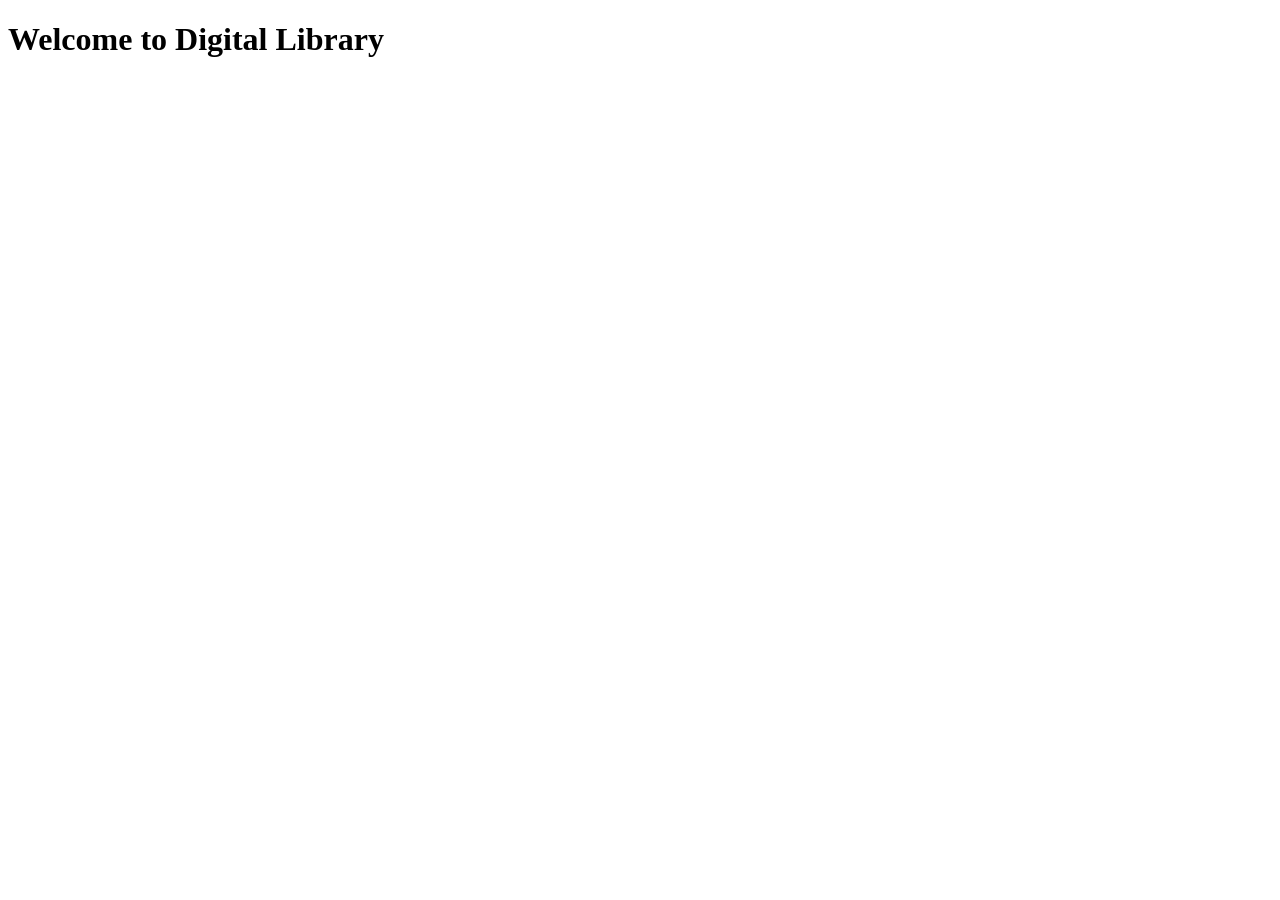
==== index.html @ 3336945a "Add initial project structure" ====
<!DOCTYPE html>
<html lang="en">
<head>
    <meta charset="UTF-8">
    <meta name="viewport" content="width=device-width, initial-scale=1.0">
    <title>Digital Library</title>
</head>
<body>

    <h1>Welcome to Digital Library</h1>

</body>
</html>
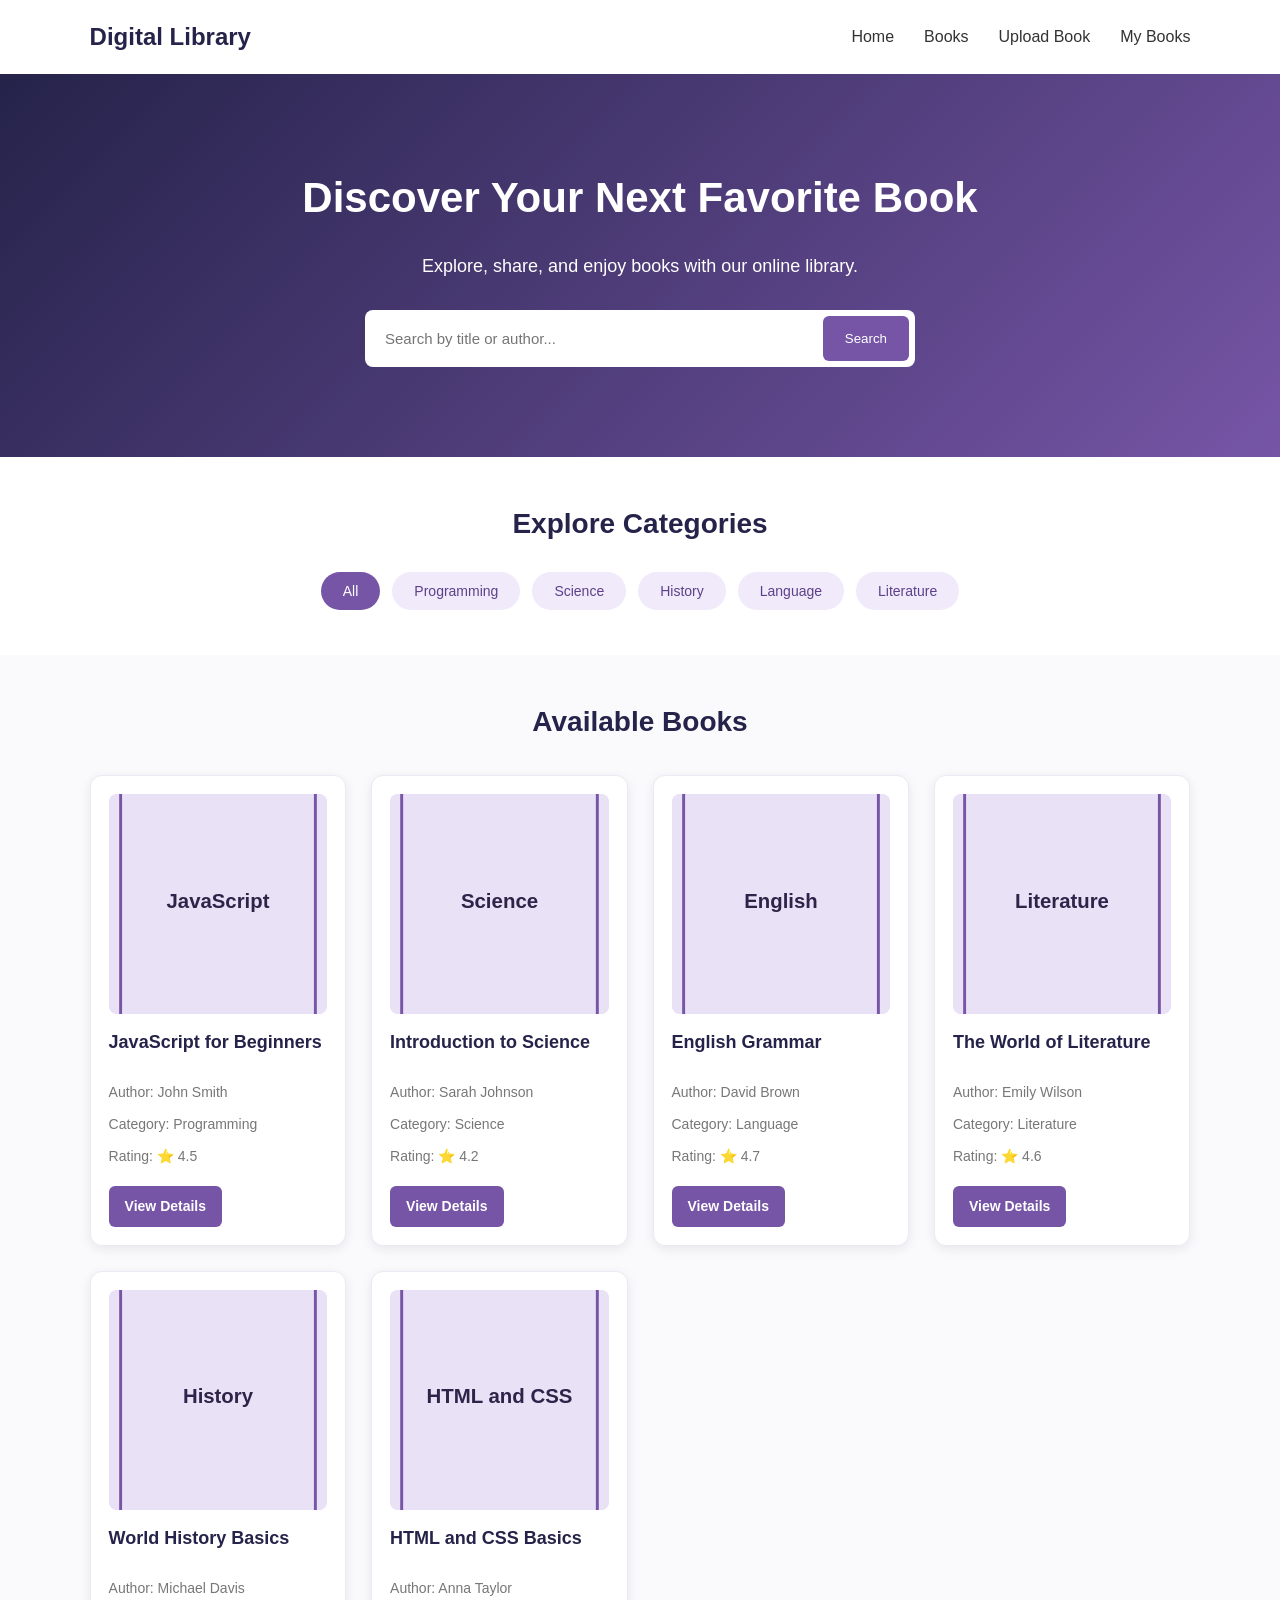
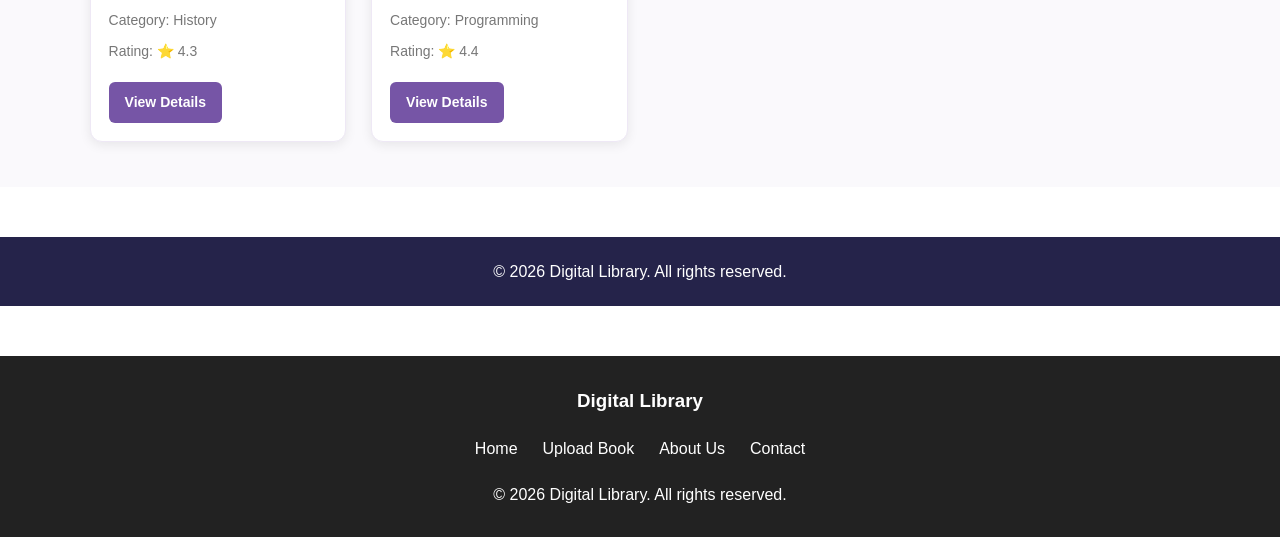
==== commit 83aed92f: "Add shared skeleton: style, books data, storage, navbar and footer" ====
--- a/index.html
+++ b/index.html
@@ -4,10 +4,75 @@
     <meta charset="UTF-8">
     <meta name="viewport" content="width=device-width, initial-scale=1.0">
     <title>Digital Library</title>
+
+    <link rel="stylesheet" href="css/style.css">
+    <link rel="stylesheet" href="css/home.css">
 </head>
 <body>
 
-    <h1>Welcome to Digital Library</h1>
+    <header>
+        <nav class="navbar">
+            <a href="index.html" class="logo">Digital Library</a>
 
+            <ul class="nav-links">
+                <li><a href="index.html">Home</a></li>
+                <li><a href="index.html#books">Books</a></li>
+                <li><a href="upload.html">Upload Book</a></li>
+                <li><a href="upload.html#my-books">My Books</a></li>
+            </ul>
+        </nav>
+    </header>
+
+    <main>
+        <!-- Hero Section -->
+        <section class="hero">
+            <div class="hero-content">
+                <h1>Discover Your Next Favorite Book</h1>
+                <p>Explore, share, and enjoy books with our online library.</p>
+
+                <div class="search-box">
+                    <input type="text" id="searchInput"
+                        placeholder="Search by title or author..."
+                        aria-label="Search books by title or author">
+                    <button type="button" id="searchBtn">Search</button>
+                </div>
+            </div>
+        </section>
+
+        <!-- Categories -->
+        <section class="categories">
+            <h2>Explore Categories</h2>
+
+            <div class="category-list">
+                <button type="button" class="category-btn active" data-category="All">All</button>
+                <button type="button" class="category-btn" data-category="Programming">Programming</button>
+                <button type="button" class="category-btn" data-category="Science">Science</button>
+                <button type="button" class="category-btn" data-category="History">History</button>
+                <button type="button" class="category-btn" data-category="Language">Language</button>
+                <button type="button" class="category-btn" data-category="Literature">Literature</button>
+            </div>
+        </section>
+
+        <!-- Books Section -->
+        <section class="books-section" id="books">
+            <h2>Available Books</h2>
+
+            <div class="book-list" id="bookList">
+                <!-- Books will appear here using JavaScript -->
+            </div>
+        </section>
+    </main>
+
+    <footer class="footer">
+        <p>© 2026 Digital Library. All rights reserved.</p>
+    </footer>
+
+    <script src="js/data/books.js"></script>
+    <script src="js/storage.js"></script>
+    <script src="js/home.js"></script>
+
+    <footer id="footer"></footer>
+
+<script src="js/footer.js"></script>
 </body>
-</html>+</html>
--- a/css/style.css
+++ b/css/style.css
@@ -0,0 +1,121 @@
+/* ===== Shared colors (use these variables in every page's CSS) ===== */
+:root {
+    --primary: #7655a6;
+    --primary-dark: #5d4089;
+    --secondary: #f0eafa;
+    --accent: #e8b75a;
+    --dark: #25234a;
+    --bg: #faf9fc;
+    --text: #333333;
+}
+
+/* General Settings */
+* {
+    margin: 0;
+    padding: 0;
+    box-sizing: border-box;
+}
+
+body {
+    font-family: Arial, sans-serif;
+    background-color: #ffffff;
+    color: var(--text);
+    line-height: 1.6;
+}
+
+/* Navigation Bar */
+.navbar {
+    display: flex;
+    justify-content: space-between;
+    align-items: center;
+    padding: 18px 7%;
+    background-color: #ffffff;
+    box-shadow: 0 2px 10px rgba(0, 0, 0, 0.08);
+}
+
+.logo {
+    color: var(--dark);
+    font-size: 24px;
+    font-weight: bold;
+    text-decoration: none;
+}
+
+.nav-links {
+    display: flex;
+    align-items: center;
+    gap: 30px;
+    list-style: none;
+}
+
+.nav-links a {
+    color: var(--text);
+    text-decoration: none;
+    font-size: 16px;
+    transition: color 0.3s;
+}
+
+.nav-links a:hover {
+    color: var(--primary);
+}
+
+/* Footer (shared by all pages) */
+.footer {
+    background: var(--dark);
+    color: white;
+    text-align: center;
+    padding: 22px;
+}
+
+/* General Buttons */
+button {
+    font-family: inherit;
+}
+
+/* Links */
+a {
+    transition: 0.3s;
+}
+
+/* Responsive Navigation */
+@media (max-width: 600px) {
+    .navbar {
+        flex-direction: column;
+        gap: 15px;
+        padding: 18px;
+    }
+
+    .nav-links {
+        gap: 18px;
+        flex-wrap: wrap;
+        justify-content: center;
+    }
+
+    .logo {
+        font-size: 22px;
+    }
+}
+
+footer {
+  background-color: #222;
+  color: white;
+  padding: 30px 20px;
+  text-align: center;
+  margin-top: 50px;
+}
+
+.footer-links {
+  display: flex;
+  justify-content: center;
+  flex-wrap: wrap;
+  gap: 25px;
+  margin: 20px 0;
+}
+
+.footer-links a {
+  color: white;
+  text-decoration: none;
+}
+
+.footer-links a:hover {
+  color: #f0a500;
+}
--- a/css/home.css
+++ b/css/home.css
@@ -0,0 +1,220 @@
+
+/* Hero Section */
+.hero {
+    background: linear-gradient(135deg, #25234a, #7655a6);
+    color: white;
+    text-align: center;
+    padding: 90px 20px;
+}
+
+.hero-content {
+    max-width: 750px;
+    margin: auto;
+}
+
+.hero h1 {
+    font-size: 42px;
+    margin-bottom: 20px;
+}
+
+.hero p {
+    font-size: 18px;
+    margin-bottom: 30px;
+    line-height: 1.6;
+}
+
+/* Search Box */
+.search-box {
+    display: flex;
+    max-width: 550px;
+    margin: auto;
+    background: white;
+    padding: 6px;
+    border-radius: 8px;
+}
+
+.search-box input {
+    flex: 1;
+    border: none;
+    outline: none;
+    padding: 14px;
+    font-size: 15px;
+}
+
+.search-box button {
+    background: #7655a6;
+    color: white;
+    border: none;
+    padding: 12px 22px;
+    border-radius: 6px;
+    cursor: pointer;
+}
+
+.search-box button:hover {
+    background: #5d4089;
+}
+
+/* Categories */
+.categories {
+    text-align: center;
+    padding: 45px 20px;
+}
+
+.categories h2,
+.books-section h2 {
+    color: #25234a;
+    margin-bottom: 25px;
+    font-size: 28px;
+}
+
+.category-list {
+    display: flex;
+    justify-content: center;
+    flex-wrap: wrap;
+    gap: 12px;
+}
+
+.category-btn {
+    background: #f0eafa;
+    color: #5d4089;
+    border: none;
+    padding: 11px 22px;
+    border-radius: 25px;
+    cursor: pointer;
+    font-size: 14px;
+}
+
+.category-btn:hover,
+.category-btn.active {
+    background: #7655a6;
+    color: white;
+}
+
+/* Books Section */
+.books-section {
+    padding: 45px 7%;
+    text-align: center;
+    background: #faf9fc;
+    min-height: 250px;
+}
+
+.book-list {
+    display: grid;
+    grid-template-columns: repeat(auto-fit, minmax(210px, 1fr));
+    gap: 25px;
+    margin-top: 30px;
+}
+
+/* Book Card */
+.book-card {
+    background: white;
+    padding: 18px;
+    border-radius: 12px;
+    box-shadow: 0 3px 12px rgba(0, 0, 0, 0.08);
+    text-align: left;
+    transition: transform 0.3s;
+}
+
+.book-card:hover {
+    transform: translateY(-5px);
+}
+
+.book-card img {
+    width: 100%;
+    height: 220px;
+    object-fit: cover;
+    border-radius: 8px;
+}
+
+.book-card h3 {
+    color: #25234a;
+    margin: 14px 0 8px;
+}
+
+.book-card p {
+    color: #777;
+    margin-bottom: 8px;
+}
+
+.book-card a {
+    display: inline-block;
+    margin-top: 10px;
+    color: #7655a6;
+    text-decoration: none;
+    font-weight: bold;
+}
+
+/* Responsive Design */
+@media (max-width: 600px) {
+    .hero {
+        padding: 65px 15px;
+    }
+
+    .hero h1 {
+        font-size: 30px;
+    }
+
+    .hero p {
+        font-size: 16px;
+    }
+
+    .search-box {
+        flex-direction: column;
+        gap: 8px;
+    }
+
+    .search-box button {
+        width: 100%;
+    }
+
+    .books-section {
+        padding: 35px 18px;
+    }
+}
+
+/* Improved Book Cards */
+
+.book-card {
+    overflow: hidden;
+    border: 1px solid #eee8f5;
+    text-align: left;
+}
+
+.book-card img {
+    background-color: #f0eafa;
+    display: block;
+}
+
+.book-card h3 {
+    font-size: 18px;
+    min-height: 45px;
+}
+
+.book-card p {
+    font-size: 14px;
+    line-height: 1.7;
+}
+
+.book-card a {
+    display: inline-block;
+    background-color: #7655a6;
+    color: white;
+    padding: 9px 16px;
+    border-radius: 6px;
+    font-size: 14px;
+}
+
+.book-card a:hover {
+    background-color: #5d4089;
+}
+
+/* Empty Search Result */
+
+.no-books {
+    grid-column: 1 / -1;
+    text-align: center;
+    color: #777;
+    padding: 35px 15px;
+    background-color: white;
+    border-radius: 10px;
+}
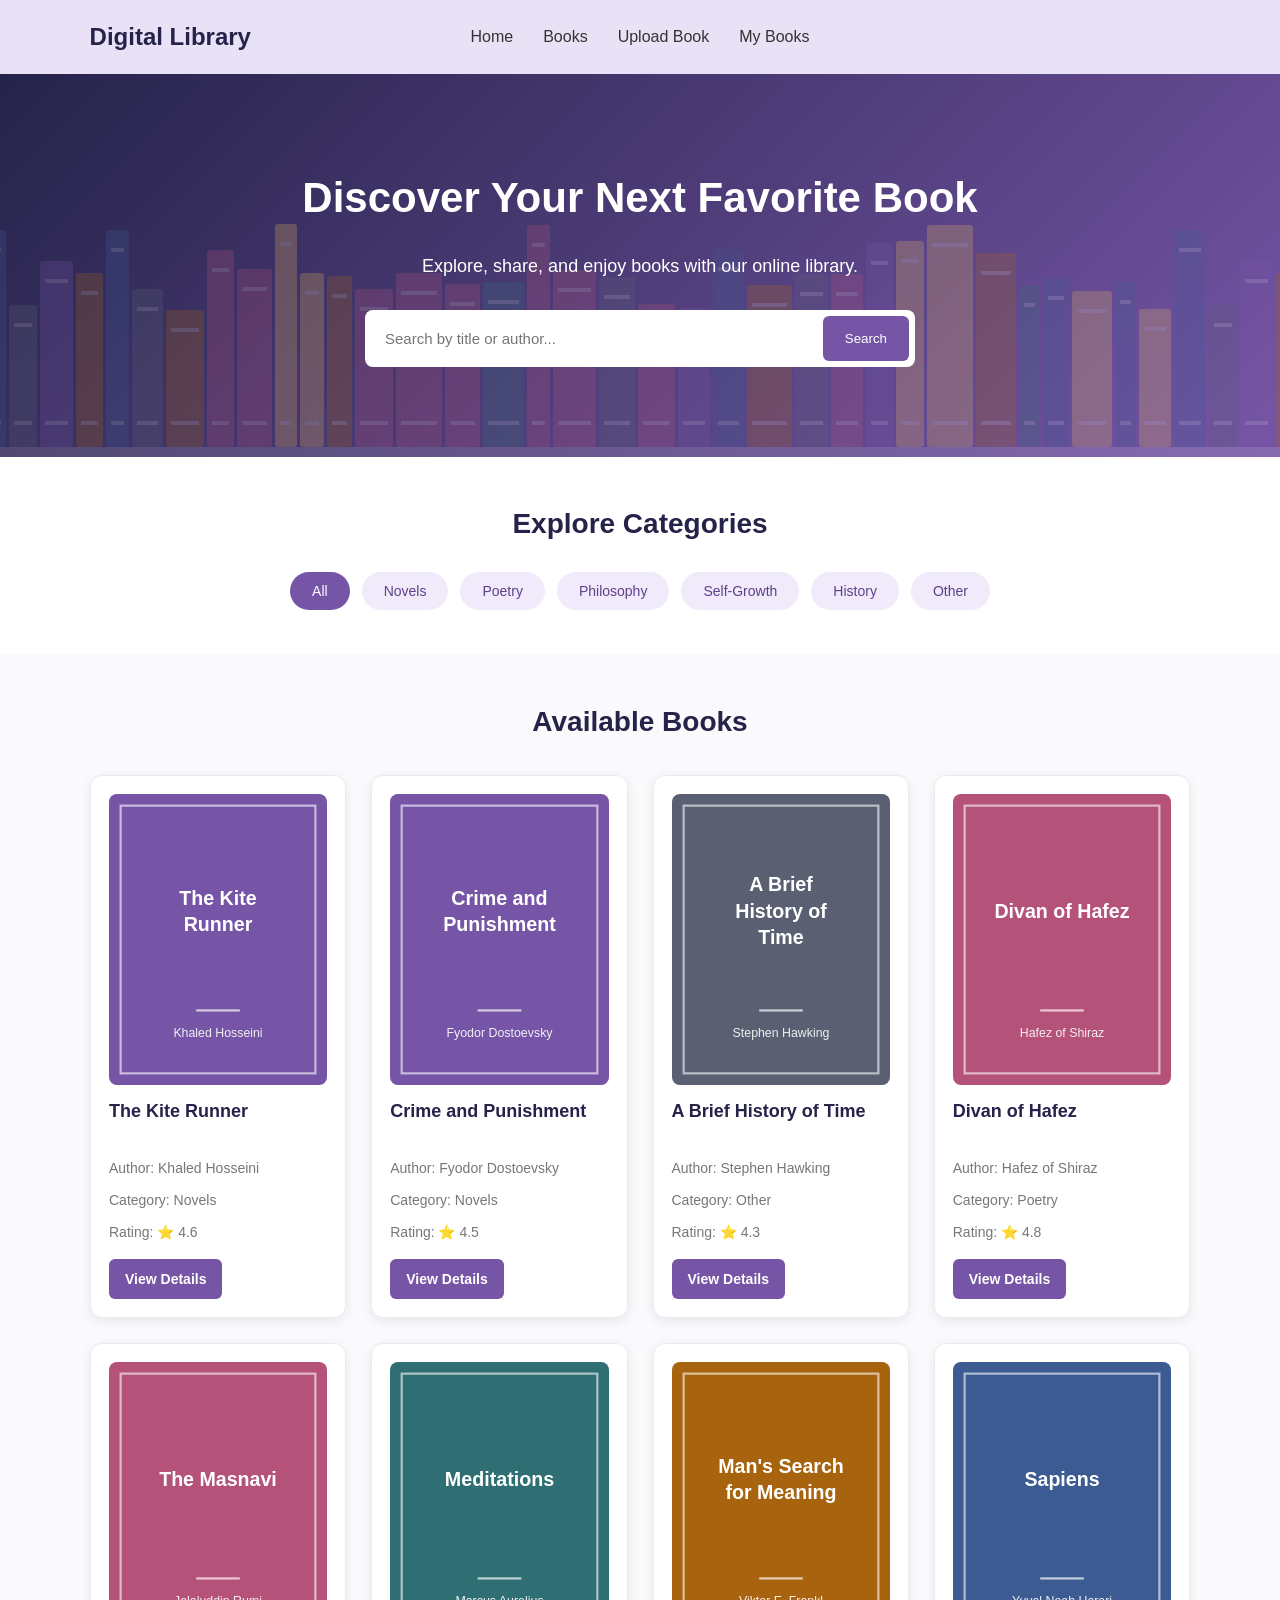
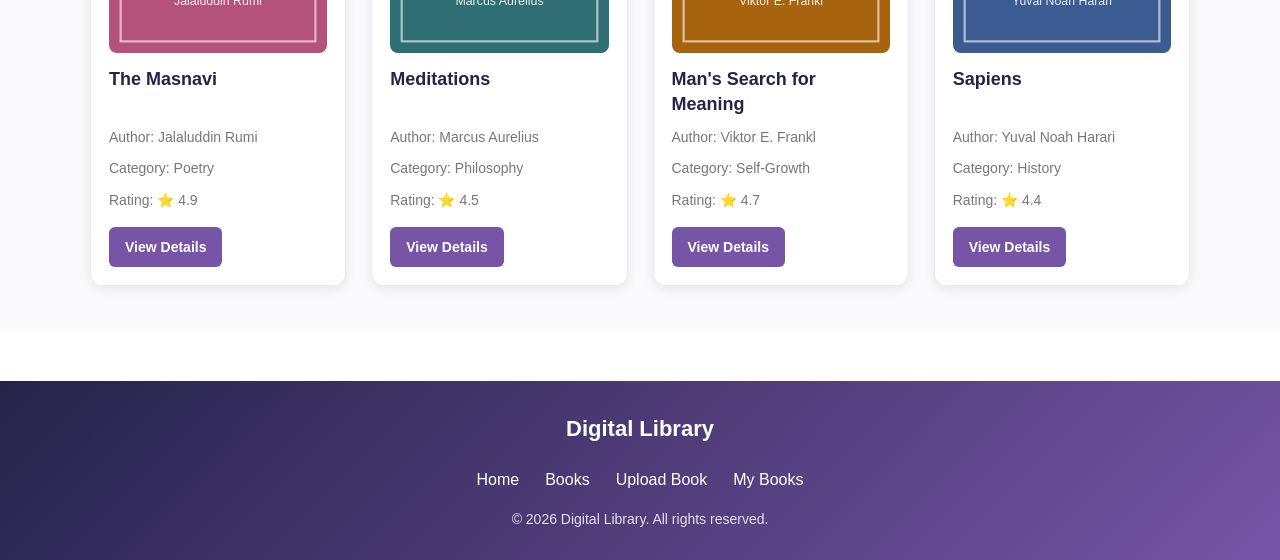
==== commit 5fe7ab8a: "Update books, categories, header, footer and hero background" ====
--- a/index.html
+++ b/index.html
@@ -44,12 +44,13 @@
             <h2>Explore Categories</h2>
 
             <div class="category-list">
-                <button type="button" class="category-btn active" data-category="All">All</button>
-                <button type="button" class="category-btn" data-category="Programming">Programming</button>
-                <button type="button" class="category-btn" data-category="Science">Science</button>
-                <button type="button" class="category-btn" data-category="History">History</button>
-                <button type="button" class="category-btn" data-category="Language">Language</button>
-                <button type="button" class="category-btn" data-category="Literature">Literature</button>
+            <button type="button" class="category-btn active" data-category="All">All</button>
+            <button type="button" class="category-btn" data-category="Novels">Novels</button>
+            <button type="button" class="category-btn" data-category="Poetry">Poetry</button>
+            <button type="button" class="category-btn" data-category="Philosophy">Philosophy</button>
+            <button type="button" class="category-btn" data-category="Self-Growth">Self-Growth</button>
+            <button type="button" class="category-btn" data-category="History">History</button>
+            <button type="button" class="category-btn" data-category="Other">Other</button>
             </div>
         </section>
 
@@ -63,7 +64,16 @@
         </section>
     </main>
 
-    <footer class="footer">
+        <footer class="footer">
+        <h3 class="footer-title">Digital Library</h3>
+
+        <ul class="footer-links">
+            <li><a href="index.html">Home</a></li>
+            <li><a href="index.html#books">Books</a></li>
+            <li><a href="upload.html">Upload Book</a></li>
+            <li><a href="upload.html#my-books">My Books</a></li>
+        </ul>
+
         <p>© 2026 Digital Library. All rights reserved.</p>
     </footer>
 
@@ -71,8 +81,5 @@
     <script src="js/storage.js"></script>
     <script src="js/home.js"></script>
 
-    <footer id="footer"></footer>
-
-<script src="js/footer.js"></script>
 </body>
 </html>
--- a/css/style.css
+++ b/css/style.css
@@ -118,4 +118,104 @@
 
 .footer-links a:hover {
   color: #f0a500;
+}
+/* ===== Shared colors (use these variables in every page's CSS) ===== */
+:root {
+    --primary: #7655a6;
+    --primary-dark: #5d4089;
+    --secondary: #f0eafa;
+    --accent: #e8b75a;
+    --dark: #25234a;
+    --bg: #faf9fc;
+    --text: #333333;
+        --lavender: #e9e1f5;
+}
+
+/* General Settings */
+* {
+    margin: 0;
+    padding: 0;
+    box-sizing: border-box;
+}
+
+body {
+    font-family: Arial, sans-serif;
+    background-color: #ffffff;
+    color: var(--text);
+    line-height: 1.6;
+}
+
+/* Navigation Bar: logo on the left, menu in the center */
+.navbar {
+    display: grid;
+    grid-template-columns: 1fr auto 1fr;
+    align-items: center;
+    padding: 18px 7%;
+        background-color: var(--lavender);
+    box-shadow: 0 2px 10px rgba(0, 0, 0, 0.08);
+}
+
+.logo {
+    justify-self: start;
+    color: var(--dark);
+    font-size: 24px;
+    font-weight: bold;
+    text-decoration: none;
+}
+
+.nav-links {
+    justify-self: center;
+    display: flex;
+    align-items: center;
+    justify-content: center;
+    gap: 30px;
+    list-style: none;
+}
+
+.nav-links a {
+    color: var(--text);
+    text-decoration: none;
+    font-size: 16px;
+    transition: color 0.3s;
+}
+
+.nav-links a:hover {
+    color: var(--primary);
+}
+
+/* Footer (same colors as the hero section) */
+.footer {
+    background: linear-gradient(135deg, var(--dark), var(--primary));
+    color: white;
+    text-align: center;
+    padding: 30px 20px;
+}
+
+.footer-title {
+    font-size: 22px;
+    margin-bottom: 12px;
+}
+
+.footer-links {
+    list-style: none;
+    display: flex;
+    justify-content: center;
+    flex-wrap: wrap;
+    gap: 26px;
+    margin-bottom: 16px;
+}
+
+.footer-links a {
+    color: white;
+    text-decoration: none;
+}
+
+.footer-links a:hover {
+    color: var(--accent);
+    text-decoration: underline;
+}
+
+.footer p {
+    font-size: 14px;
+    opacity: 0.85;
 }
--- a/css/home.css
+++ b/css/home.css
@@ -218,3 +218,87 @@
     background-color: white;
     border-radius: 10px;
 }
+/* ===== Book card fixes (add at the END of home.css) ===== */
+.book-list {
+    max-width: 1100px;
+    margin: 30px auto 0;
+    grid-template-columns: repeat(auto-fill, minmax(230px, 1fr));
+}
+
+.book-card {
+    display: flex;
+    flex-direction: column;
+}
+
+.book-card img {
+    height: auto;
+    aspect-ratio: 3 / 4;
+    object-fit: cover;
+}
+
+.book-card h3 {
+    line-height: 1.4;
+    min-height: 2.8em;          /* room for 2 lines of title */
+}
+
+.book-card p:last-of-type {
+    margin-bottom: 14px;
+}
+
+.book-card a {
+    margin-top: auto;           /* pushes the button to the bottom of every card */
+    align-self: flex-start;
+}
+
+/* Phones: two cards per row */
+@media (max-width: 600px) {
+    .book-list {
+        grid-template-columns: repeat(2, 1fr);
+        gap: 14px;
+    }
+
+    .book-card {
+        padding: 12px;
+    }
+
+    .book-card h3 {
+        font-size: 15px;
+    }
+}
+.hero-slogan {
+    font-size: 32px;
+    font-weight: bold;
+    color: var(--accent);
+    margin-bottom: 10px;
+}
+/* ===== Books background in the hero ===== */
+.hero {
+    position: relative;
+    overflow: hidden;
+}
+
+.hero::after {
+    content: "";
+    position: absolute;
+    left: 0;
+    right: 0;
+    bottom: 0;
+    height: 260px;
+    background-image: var(--shelf);
+    background-repeat: repeat-x;
+    background-position: bottom center;
+    background-size: auto 100%;
+    opacity: 0.25;
+    pointer-events: none;
+}
+
+.hero-content {
+    position: relative;
+    z-index: 1;
+}
+
+@media (max-width: 600px) {
+    .hero::after {
+        height: 170px;
+    }
+}
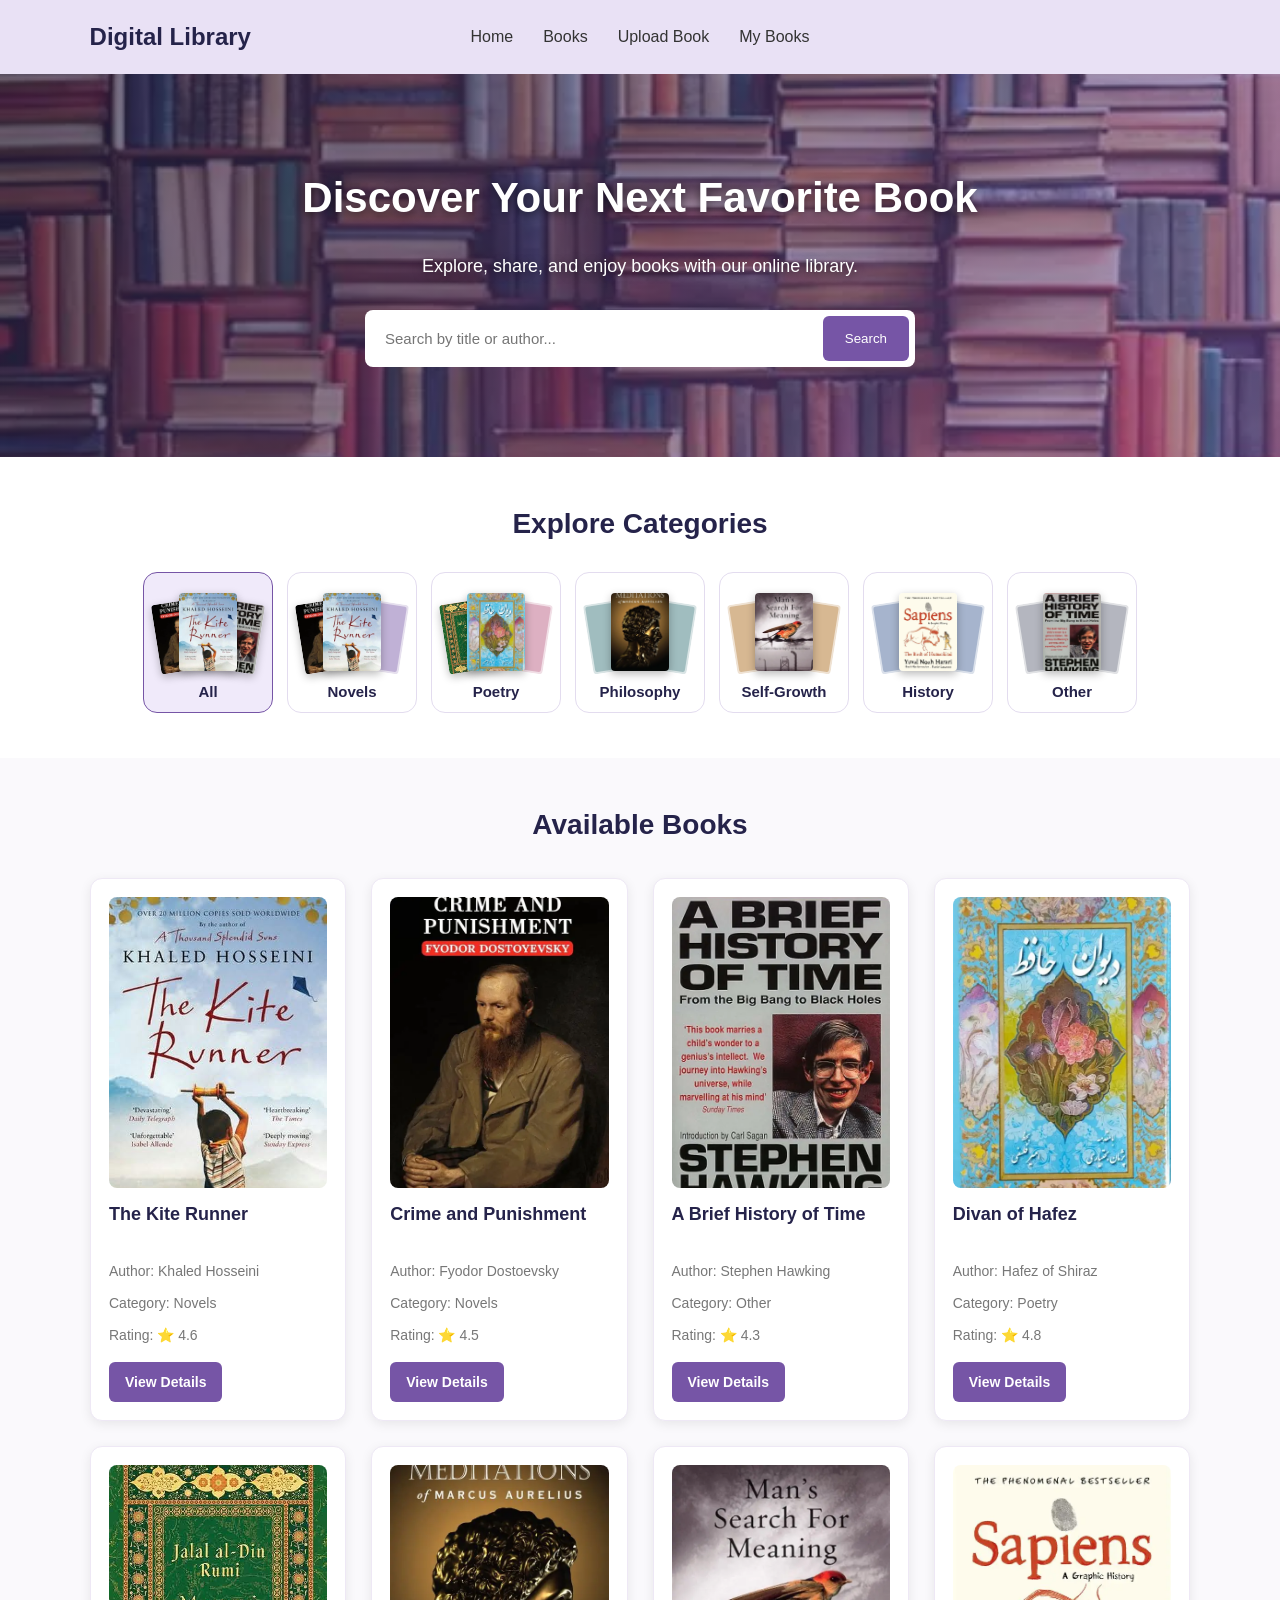
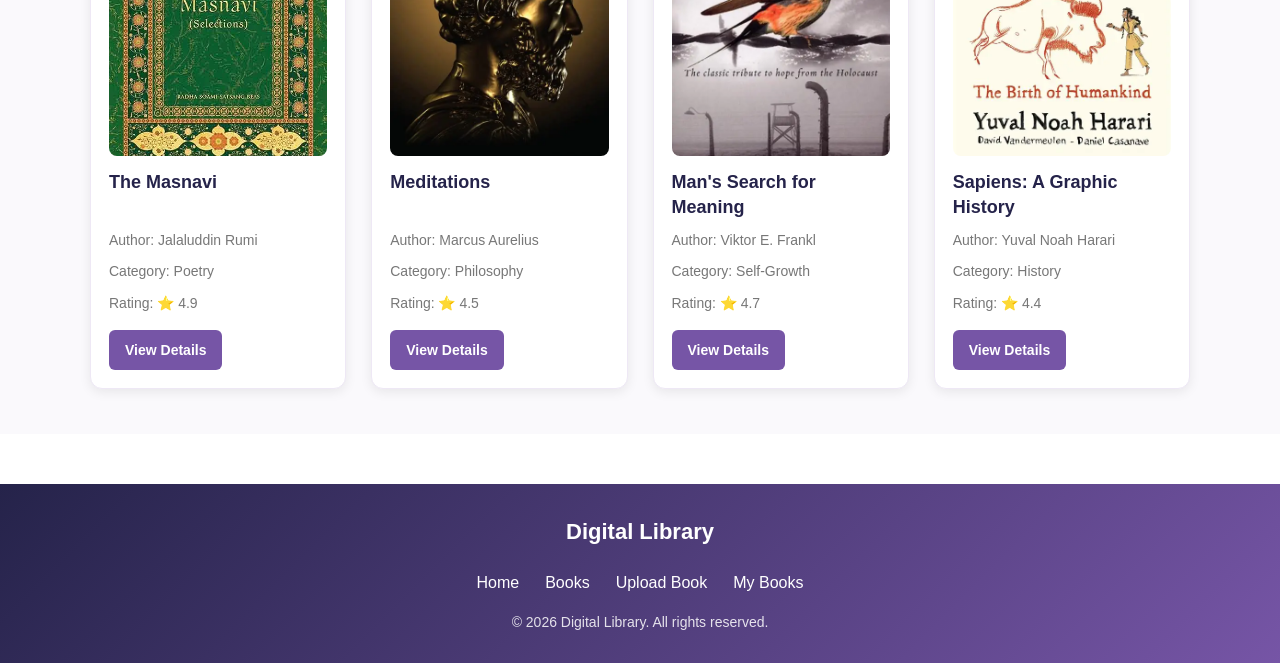
==== commit 5e837f40: "Reading books, 6 categories, cover images, hero photo, header and footer" ====
--- a/index.html
+++ b/index.html
@@ -44,13 +44,34 @@
             <h2>Explore Categories</h2>
 
             <div class="category-list">
-            <button type="button" class="category-btn active" data-category="All">All</button>
-            <button type="button" class="category-btn" data-category="Novels">Novels</button>
-            <button type="button" class="category-btn" data-category="Poetry">Poetry</button>
-            <button type="button" class="category-btn" data-category="Philosophy">Philosophy</button>
-            <button type="button" class="category-btn" data-category="Self-Growth">Self-Growth</button>
-            <button type="button" class="category-btn" data-category="History">History</button>
-            <button type="button" class="category-btn" data-category="Other">Other</button>
+            <button type="button" class="category-btn active" data-category="All">
+    <span class="stack"></span>
+    <span class="tile-name">All</span>
+</button>
+<button type="button" class="category-btn" data-category="Novels">
+    <span class="stack"></span>
+    <span class="tile-name">Novels</span>
+</button>
+<button type="button" class="category-btn" data-category="Poetry">
+    <span class="stack"></span>
+    <span class="tile-name">Poetry</span>
+</button>
+<button type="button" class="category-btn" data-category="Philosophy">
+    <span class="stack"></span>
+    <span class="tile-name">Philosophy</span>
+</button>
+<button type="button" class="category-btn" data-category="Self-Growth">
+    <span class="stack"></span>
+    <span class="tile-name">Self-Growth</span>
+</button>
+<button type="button" class="category-btn" data-category="History">
+    <span class="stack"></span>
+    <span class="tile-name">History</span>
+</button>
+<button type="button" class="category-btn" data-category="Other">
+    <span class="stack"></span>
+    <span class="tile-name">Other</span>
+</button>
             </div>
         </section>
 
--- a/css/home.css
+++ b/css/home.css
@@ -1,7 +1,11 @@
 
 /* Hero Section */
 .hero {
-    background: linear-gradient(135deg, #25234a, #7655a6);
+    background-image:
+        linear-gradient(135deg, rgba(37, 35, 74, 0.65), rgba(118, 85, 166, 0.55)),
+        url("../images/book.webp");
+    background-size: cover;
+    background-position: center;
     color: white;
     text-align: center;
     padding: 90px 20px;
@@ -15,12 +19,14 @@
 .hero h1 {
     font-size: 42px;
     margin-bottom: 20px;
+    text-shadow: 0 2px 10px rgba(0, 0, 0, 0.55);
 }
 
 .hero p {
     font-size: 18px;
     margin-bottom: 30px;
     line-height: 1.6;
+    text-shadow: 0 2px 10px rgba(0, 0, 0, 0.55);
 }
 
 /* Search Box */
@@ -297,8 +303,105 @@
     z-index: 1;
 }
 
+/* ===== Category tiles with stacked covers ===== */
+.category-list {
+    display: flex;
+    flex-wrap: wrap;
+    justify-content: center;
+    gap: 14px;
+    max-width: 1100px;
+    margin: 0 auto;
+}
+
+.category-list .category-btn {
+    width: 130px;
+    padding: 14px 8px 12px;
+    display: flex;
+    flex-direction: column;
+    align-items: center;
+    gap: 12px;
+    background: #ffffff;
+    color: var(--dark);
+    font-size: 15px;
+    font-weight: bold;
+    border: 1px solid #e3dcef;
+    border-radius: 14px;
+    cursor: pointer;
+    transition: 0.2s;
+}
+
+.category-list .category-btn:hover {
+    background: #ffffff;
+    color: var(--dark);
+    border-color: var(--primary);
+    transform: translateY(-3px);
+}
+
+.category-list .category-btn.active {
+    background: var(--secondary);
+    border-color: var(--primary);
+    color: var(--dark);
+}
+
+.stack {
+    position: relative;
+    width: 100%;
+    height: 84px;
+}
+
+.stack img {
+    position: absolute;
+    bottom: 0;
+    left: calc(50% - 26px);
+    width: 52px;
+    height: 70px;
+    object-fit: cover;
+    border-radius: 4px;
+    box-shadow: 0 3px 8px rgba(0, 0, 0, 0.28);
+}
+
+.stack img,
+.stack .blank {
+    position: absolute;
+    bottom: 0;
+    left: calc(50% - 26px);
+    width: 52px;
+    height: 70px;
+    object-fit: cover;
+    border-radius: 4px;
+    box-shadow: 0 3px 8px rgba(0, 0, 0, 0.28);
+}
+
+/* Empty place in the stack: a plain card in the category color */
+.stack .blank {
+    opacity: 0.45;
+    box-shadow: none;
+    border: 2px solid rgba(255, 255, 255, 0.6);
+}
+
+/* Left, center (front) and right cover */
+.stack :nth-child(1) {
+    transform: translateX(-26px) rotate(-9deg);
+}
+
+.stack :nth-child(2) {
+    left: calc(50% - 29px);
+    width: 58px;
+    height: 78px;
+    z-index: 1;
+}
+
+.stack :nth-child(3) {
+    transform: translateX(26px) rotate(9deg);
+}
+
 @media (max-width: 600px) {
-    .hero::after {
-        height: 170px;
+    .category-list .category-btn {
+        width: 104px;
+        font-size: 14px;
+    }
+
+    .stack {
+        height: 76px;
     }
 }
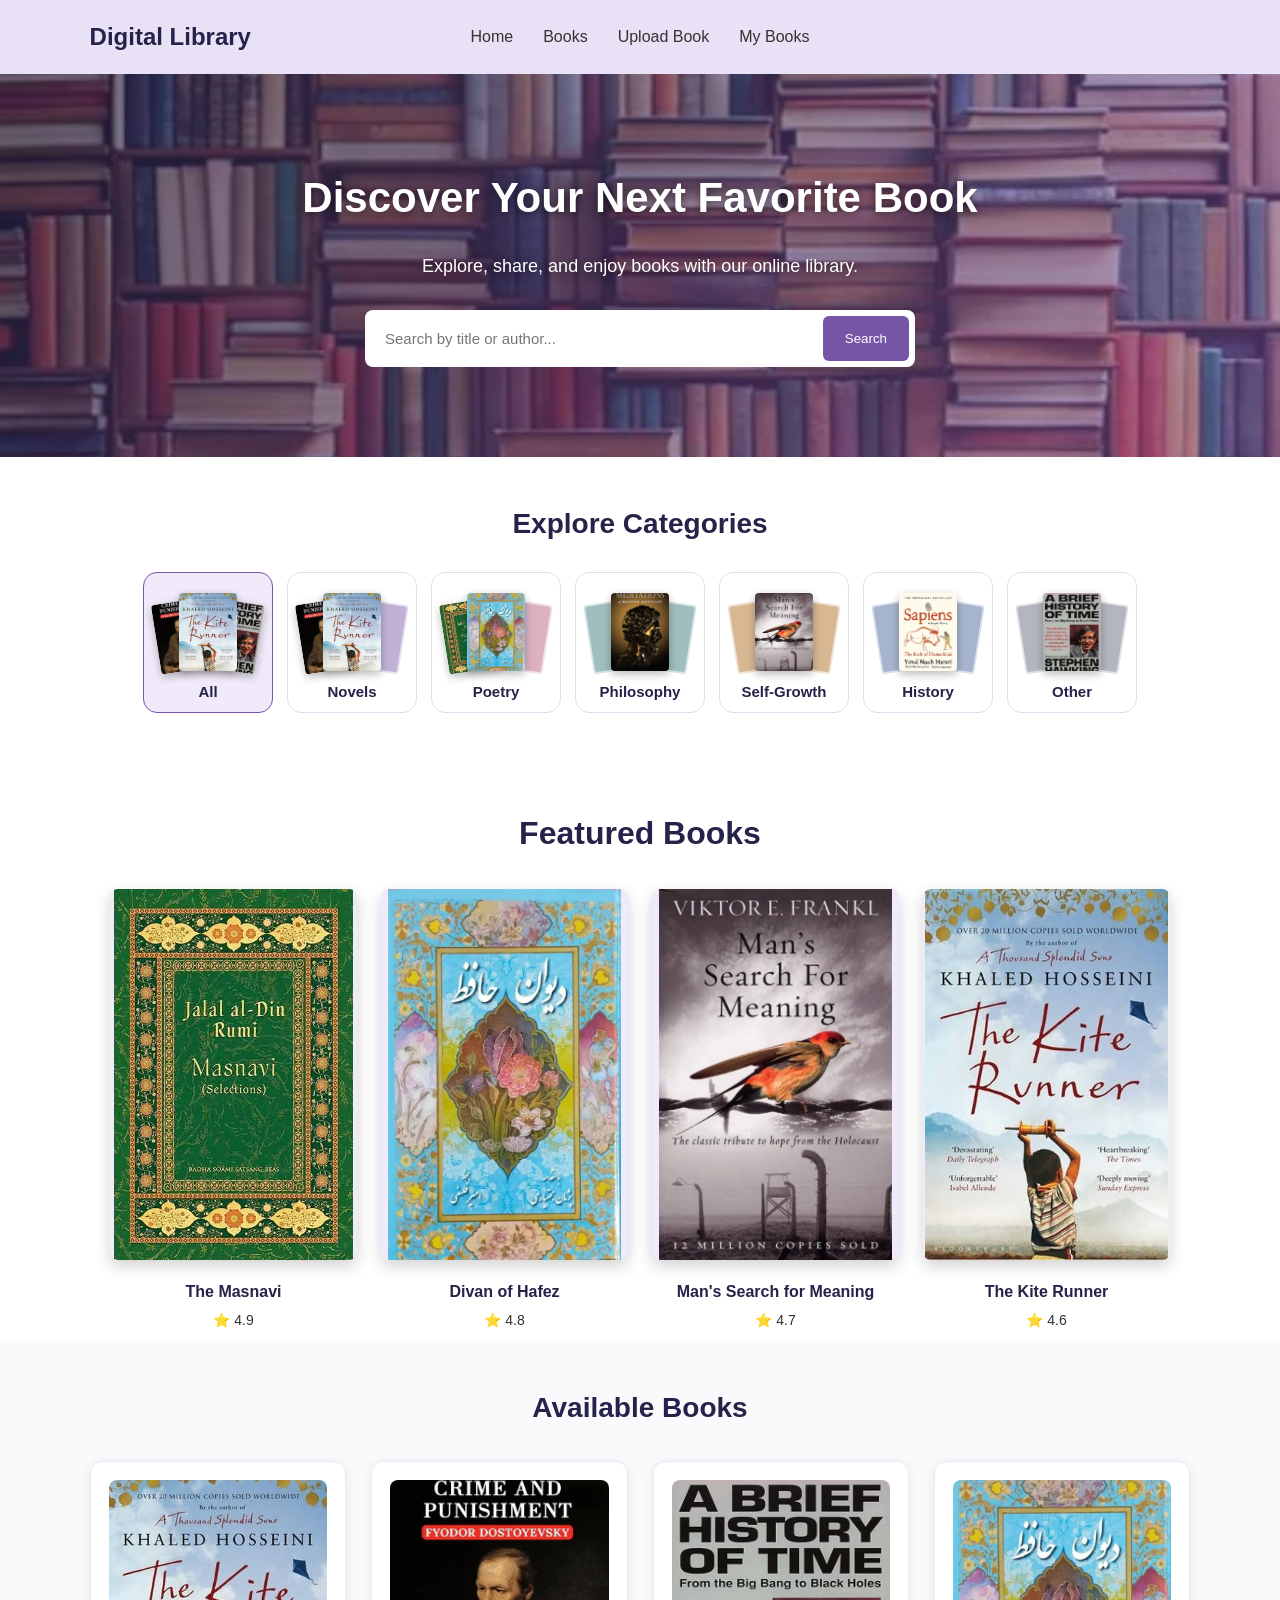
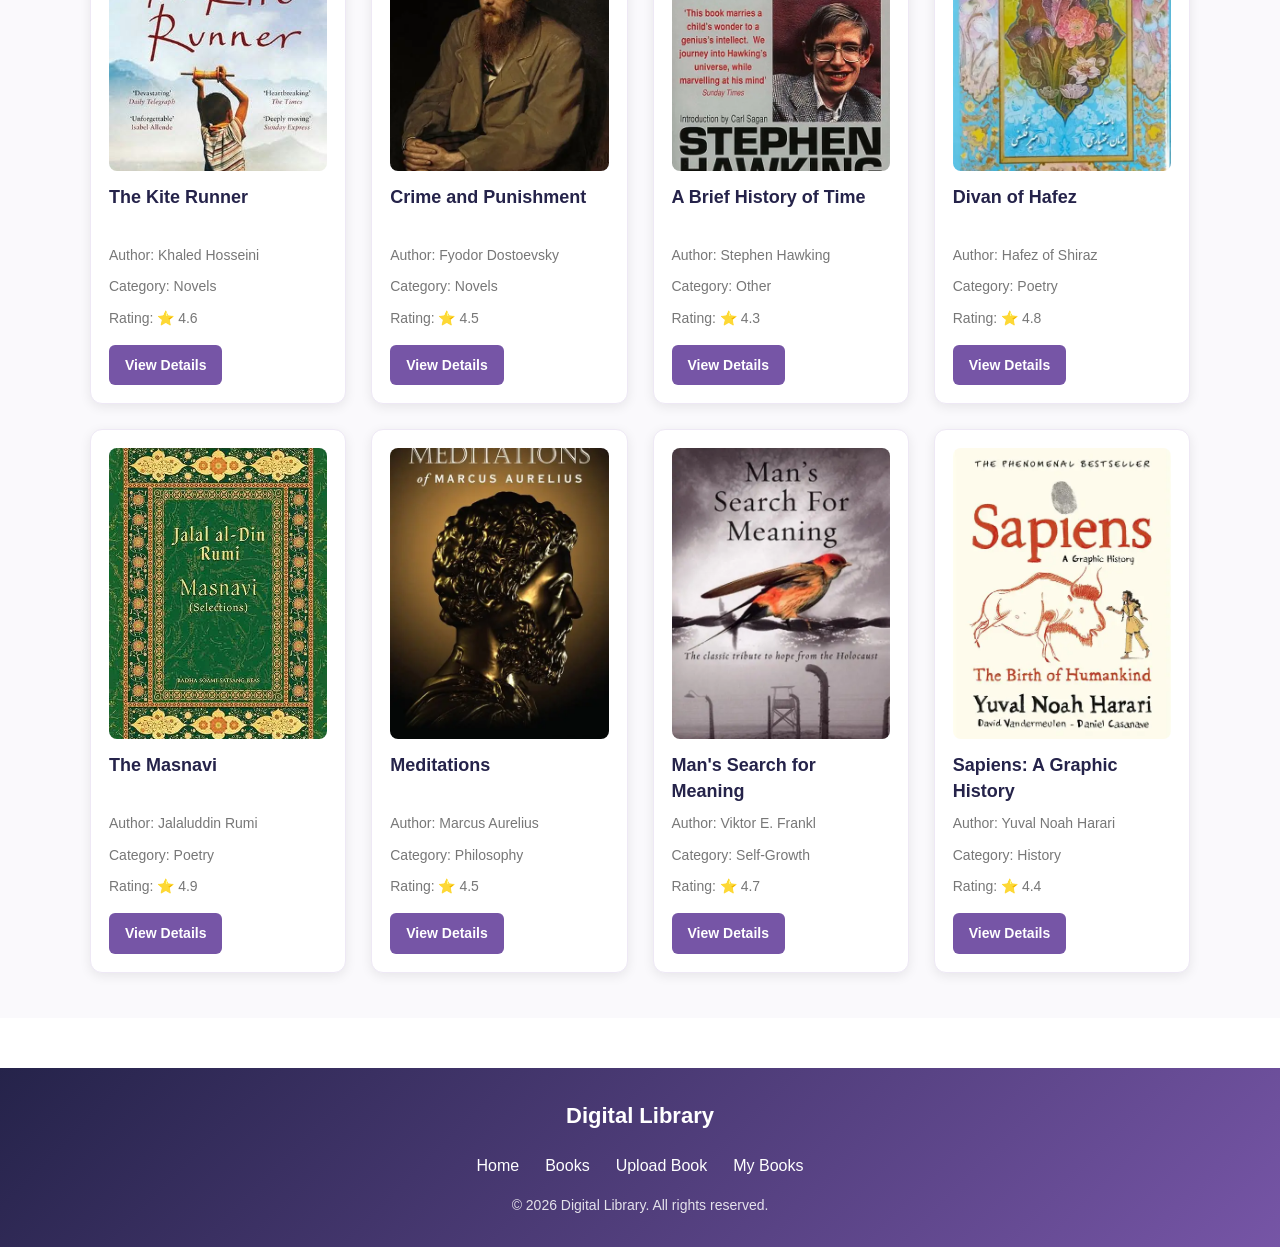
==== commit 0e84ceda: "Add featured books row" ====
--- a/index.html
+++ b/index.html
@@ -74,6 +74,14 @@
 </button>
             </div>
         </section>
+                <!-- Featured Books -->
+        <section class="featured-section">
+            <h2>Featured Books</h2>
+
+            <div class="featured-list" id="featuredList">
+                <!-- Featured books will appear here using JavaScript -->
+            </div>
+        </section>
 
         <!-- Books Section -->
         <section class="books-section" id="books">
--- a/css/home.css
+++ b/css/home.css
@@ -404,4 +404,59 @@
     .stack {
         height: 76px;
     }
+}
+/* ===== Featured books ===== */
+.featured-section {
+    max-width: 1100px;
+    margin: 0 auto;
+    padding: 50px 20px 10px;
+    text-align: center;
+}
+
+.featured-section h2 {
+    color: var(--dark);
+    font-size: 32px;
+    margin-bottom: 30px;
+}
+
+.featured-list {
+    display: grid;
+    grid-template-columns: repeat(4, 1fr);
+    gap: 24px;
+}
+
+.featured-card {
+    text-decoration: none;
+    color: var(--dark);
+    transition: 0.2s;
+}
+
+.featured-card:hover {
+    transform: translateY(-4px);
+}
+
+.featured-card img {
+    width: 100%;
+    aspect-ratio: 2 / 3;
+    object-fit: contain;
+    background: var(--secondary);
+    border-radius: 8px;
+    box-shadow: 0 6px 16px rgba(0, 0, 0, 0.18);
+}
+
+.featured-card h3 {
+    font-size: 16px;
+    margin: 12px 0 4px;
+}
+
+.featured-card p {
+    font-size: 14px;
+    color: var(--text);
+}
+
+@media (max-width: 700px) {
+    .featured-list {
+        grid-template-columns: repeat(2, 1fr);
+        gap: 14px;
+    }
 }
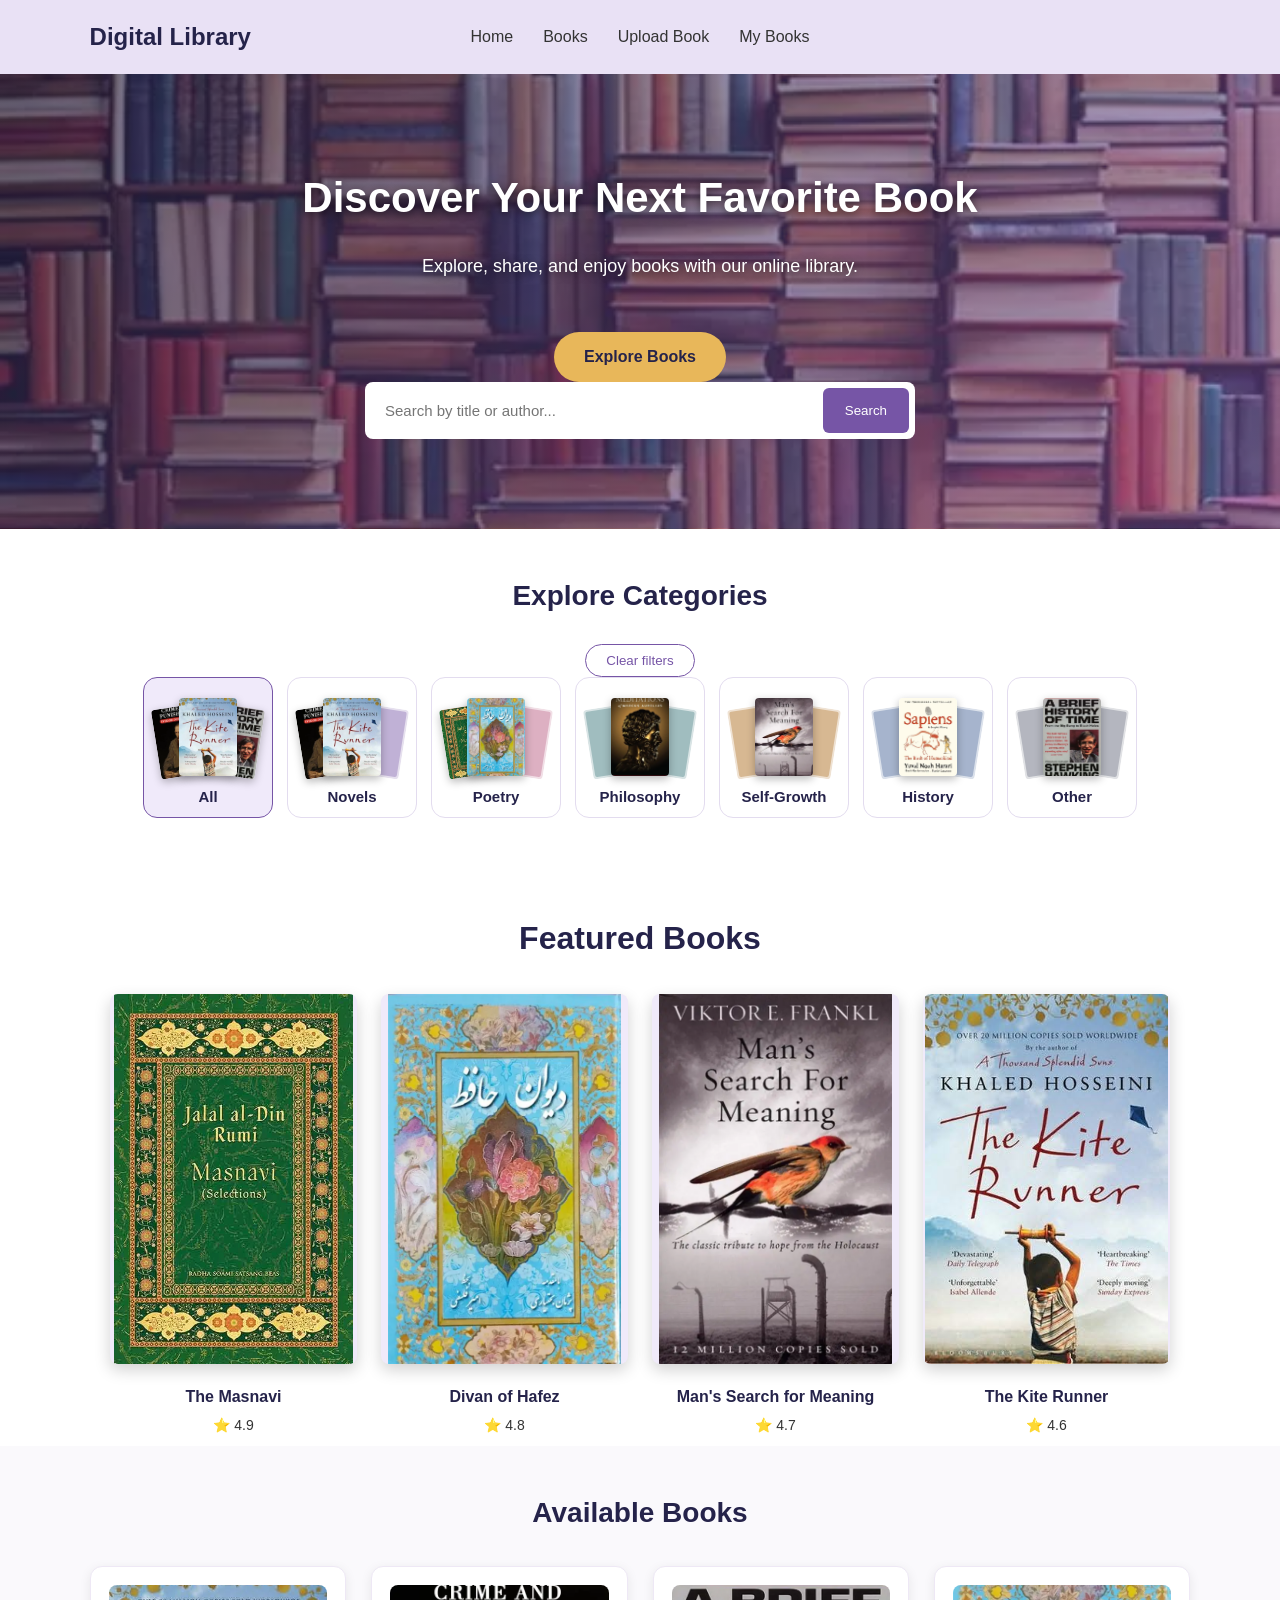
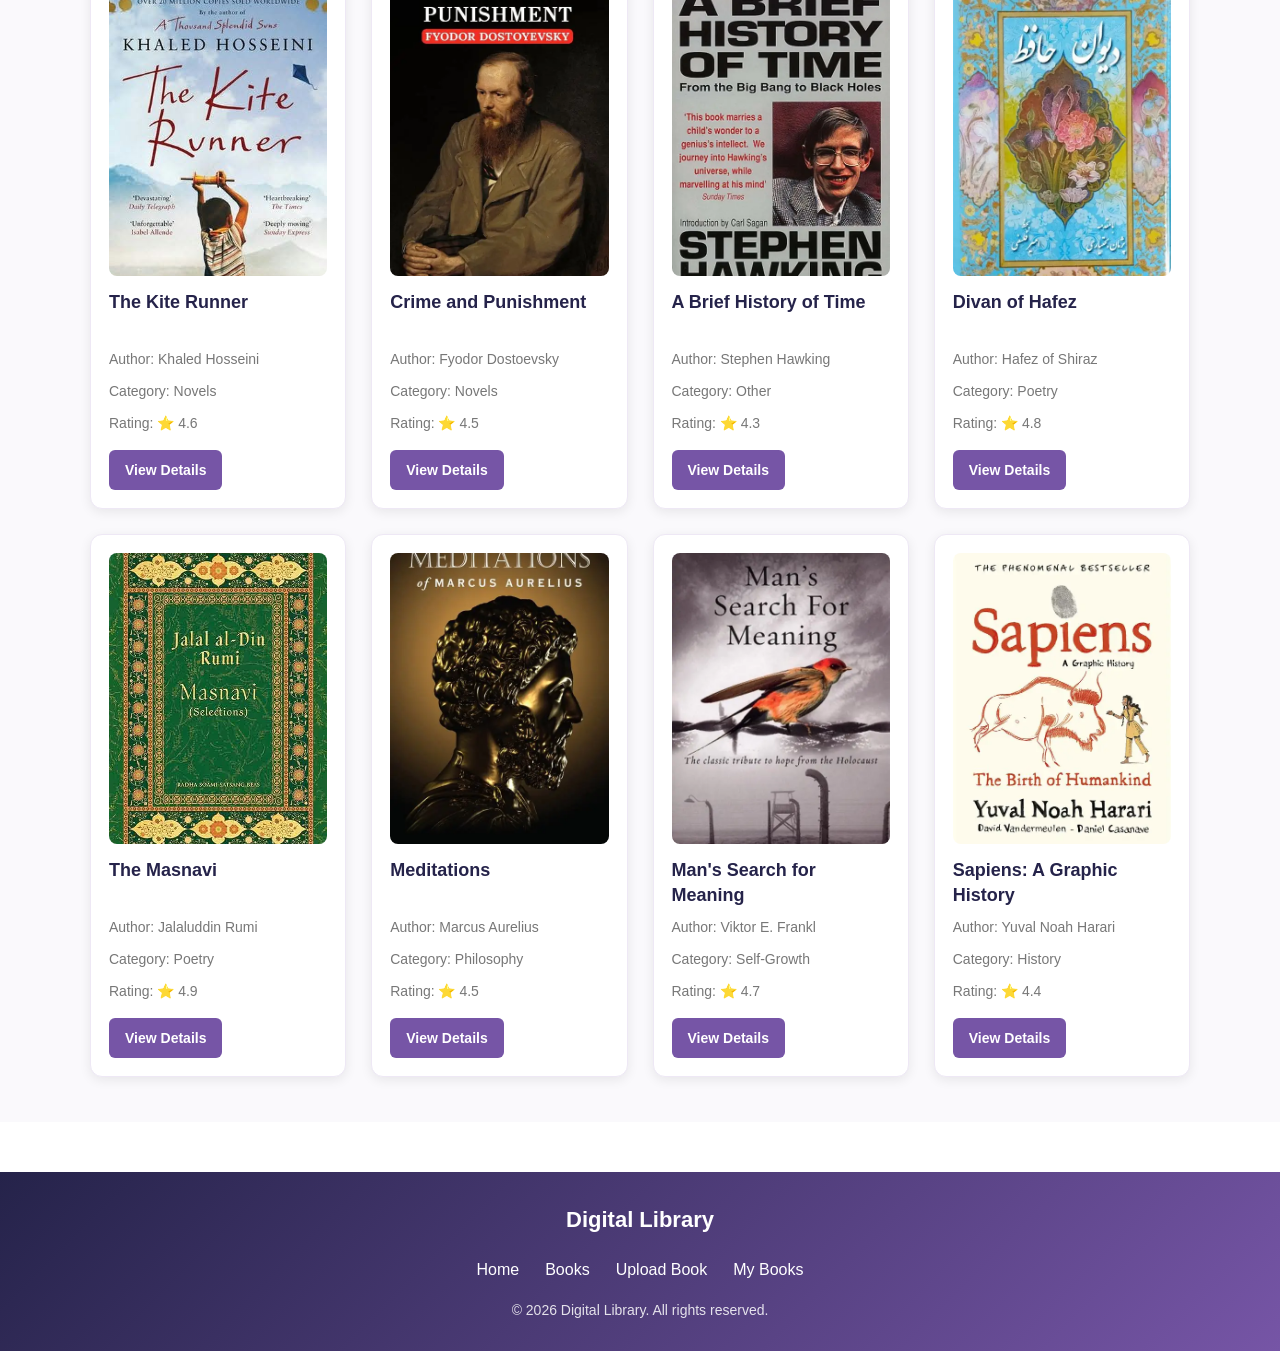
==== commit 39b93c77: "Add Explore Books and Clear filters buttons" ====
--- a/index.html
+++ b/index.html
@@ -29,6 +29,7 @@
             <div class="hero-content">
                 <h1>Discover Your Next Favorite Book</h1>
                 <p>Explore, share, and enjoy books with our online library.</p>
+                <a href="#books" class="hero-btn">Explore Books</a>
 
                 <div class="search-box">
                     <input type="text" id="searchInput"
@@ -42,6 +43,7 @@
         <!-- Categories -->
         <section class="categories">
             <h2>Explore Categories</h2>
+            <button type="button" id="clearFilters" class="clear-btn">Clear filters</button>
 
             <div class="category-list">
             <button type="button" class="category-btn active" data-category="All">
--- a/css/home.css
+++ b/css/home.css
@@ -459,4 +459,44 @@
         grid-template-columns: repeat(2, 1fr);
         gap: 14px;
     }
+}
+/* ===== Explore Books button in the hero ===== */
+.hero-btn {
+    display: inline-block;
+    margin-top: 22px;
+    padding: 12px 30px;
+    background: var(--accent);
+    color: var(--dark);
+    font-weight: bold;
+    text-decoration: none;
+    border-radius: 30px;
+    transition: 0.2s;
+}
+
+.hero-btn:hover {
+    background: #f0c36e;
+    transform: translateY(-2px);
+}
+
+/* ===== Clear filters button ===== */
+.clear-btn {
+    display: block;
+    margin: 22px auto 0;
+    padding: 8px 20px;
+    background: transparent;
+    color: var(--primary);
+    border: 1px solid var(--primary);
+    border-radius: 20px;
+    cursor: pointer;
+    transition: 0.2s;
+}
+
+.clear-btn:hover {
+    background: var(--primary);
+    color: #ffffff;
+}
+
+/* Smooth scroll to the books list */
+html {
+    scroll-behavior: smooth;
 }
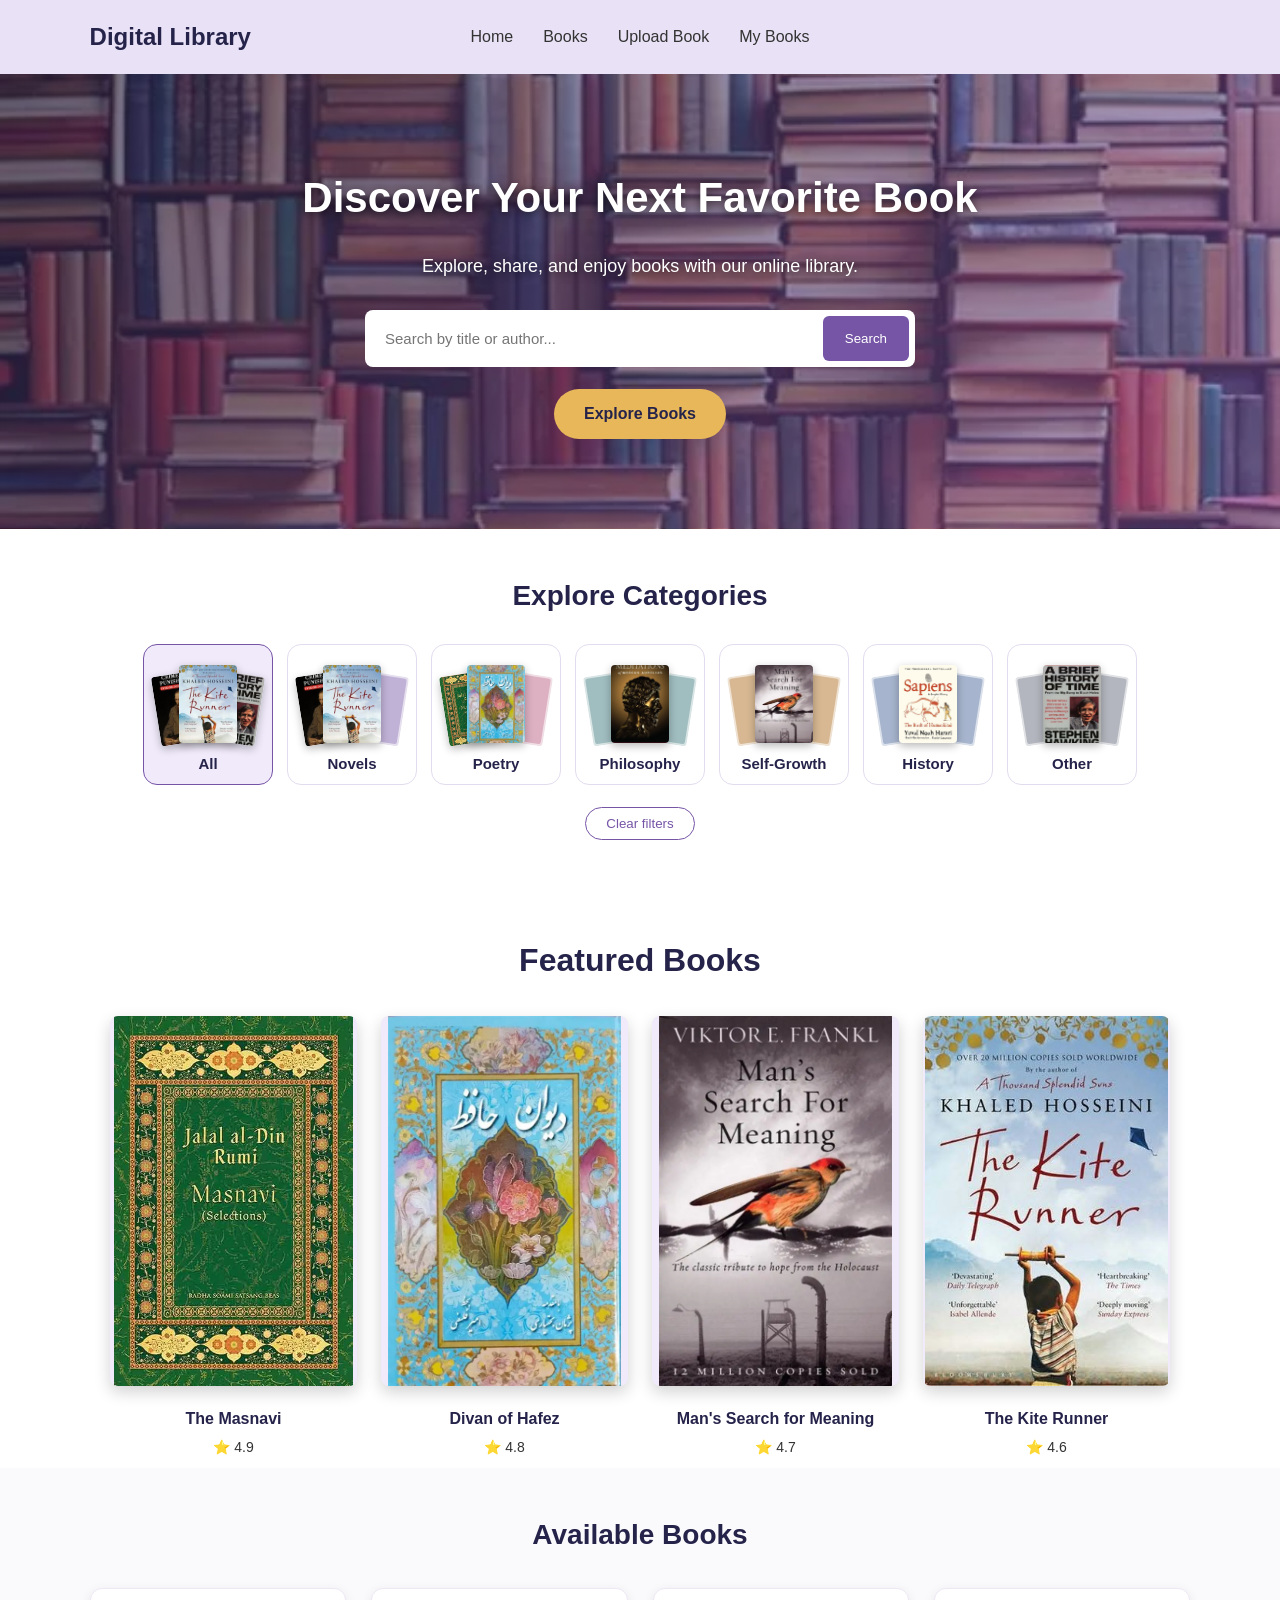
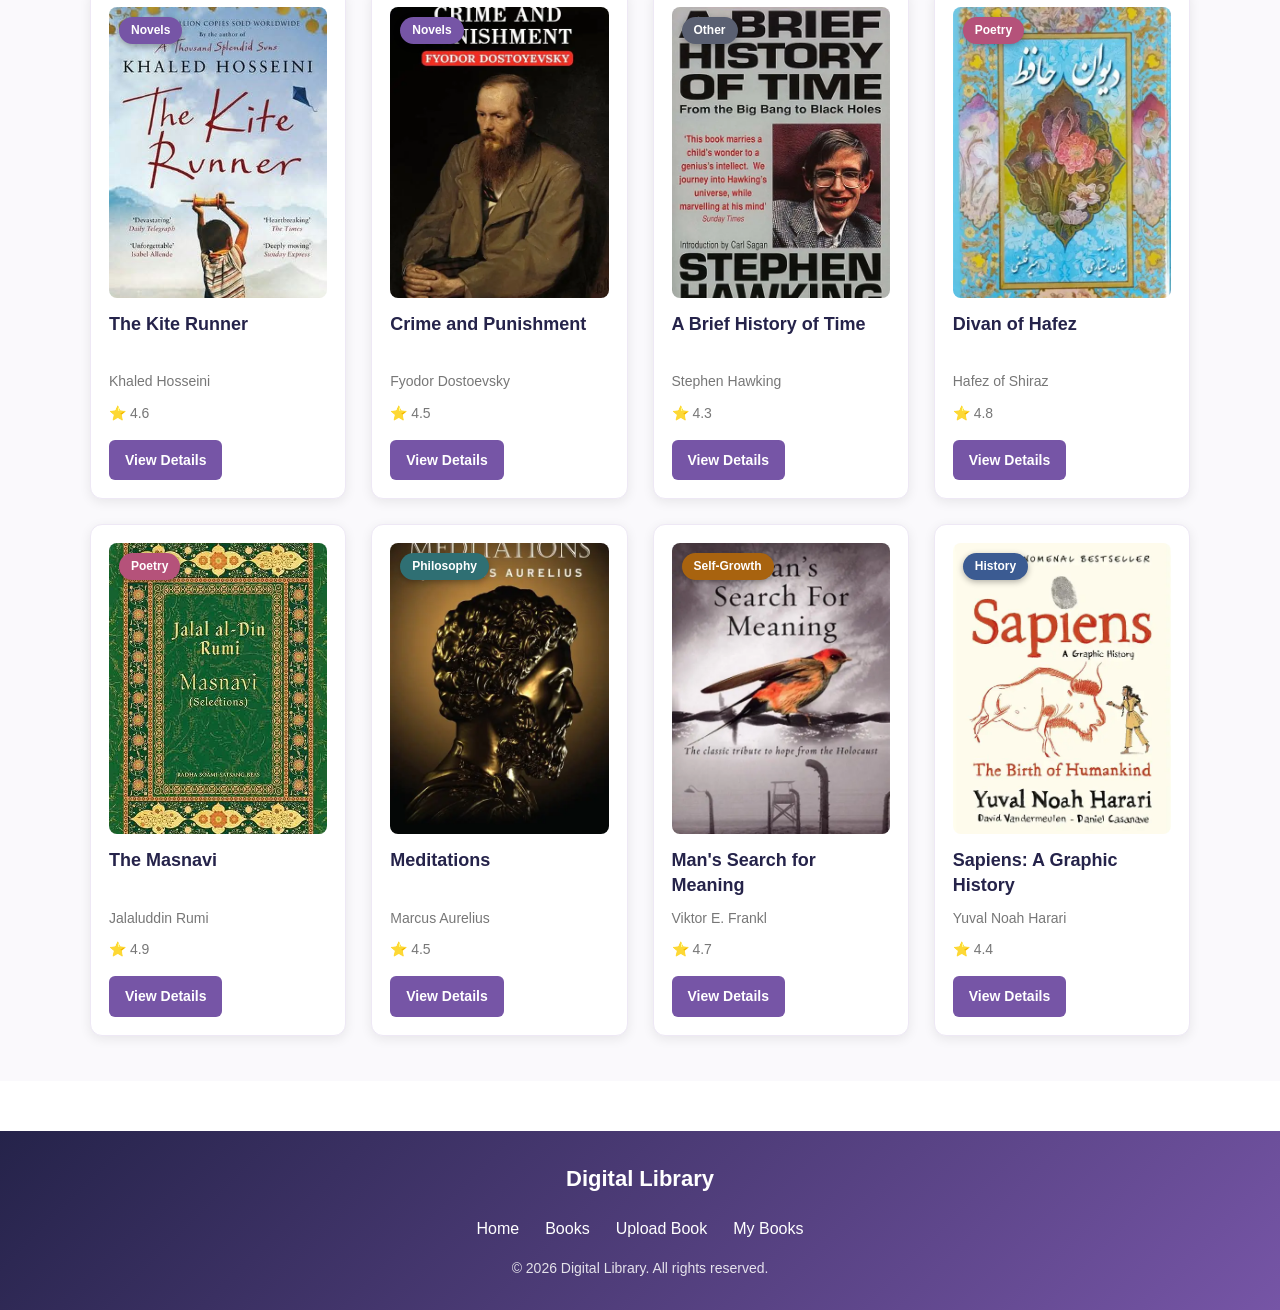
==== commit 1be0fb1c: "Add category badge on book cards" ====
--- a/index.html
+++ b/index.html
@@ -29,7 +29,7 @@
             <div class="hero-content">
                 <h1>Discover Your Next Favorite Book</h1>
                 <p>Explore, share, and enjoy books with our online library.</p>
-                <a href="#books" class="hero-btn">Explore Books</a>
+                
 
                 <div class="search-box">
                     <input type="text" id="searchInput"
@@ -37,13 +37,14 @@
                         aria-label="Search books by title or author">
                     <button type="button" id="searchBtn">Search</button>
                 </div>
+                <a href="#books" class="hero-btn">Explore Books</a>
             </div>
         </section>
 
         <!-- Categories -->
         <section class="categories">
             <h2>Explore Categories</h2>
-            <button type="button" id="clearFilters" class="clear-btn">Clear filters</button>
+            
 
             <div class="category-list">
             <button type="button" class="category-btn active" data-category="All">
@@ -75,6 +76,7 @@
     <span class="tile-name">Other</span>
 </button>
             </div>
+            <button type="button" id="clearFilters" class="clear-btn">Clear filters</button>
         </section>
                 <!-- Featured Books -->
         <section class="featured-section">
--- a/css/home.css
+++ b/css/home.css
@@ -478,7 +478,7 @@
     transform: translateY(-2px);
 }
 
-/* ===== Clear filters button ===== */
+/* Clear filters button  */
 .clear-btn {
     display: block;
     margin: 22px auto 0;
@@ -499,4 +499,20 @@
 /* Smooth scroll to the books list */
 html {
     scroll-behavior: smooth;
+}
+/* ===== Category badge on the book cards ===== */
+.book-cover {
+    position: relative;
+}
+
+.book-badge {
+    position: absolute;
+    top: 10px;
+    left: 10px;
+    padding: 4px 12px;
+    color: #ffffff;
+    font-size: 12px;
+    font-weight: bold;
+    border-radius: 20px;
+    box-shadow: 0 2px 6px rgba(0, 0, 0, 0.3);
 }
